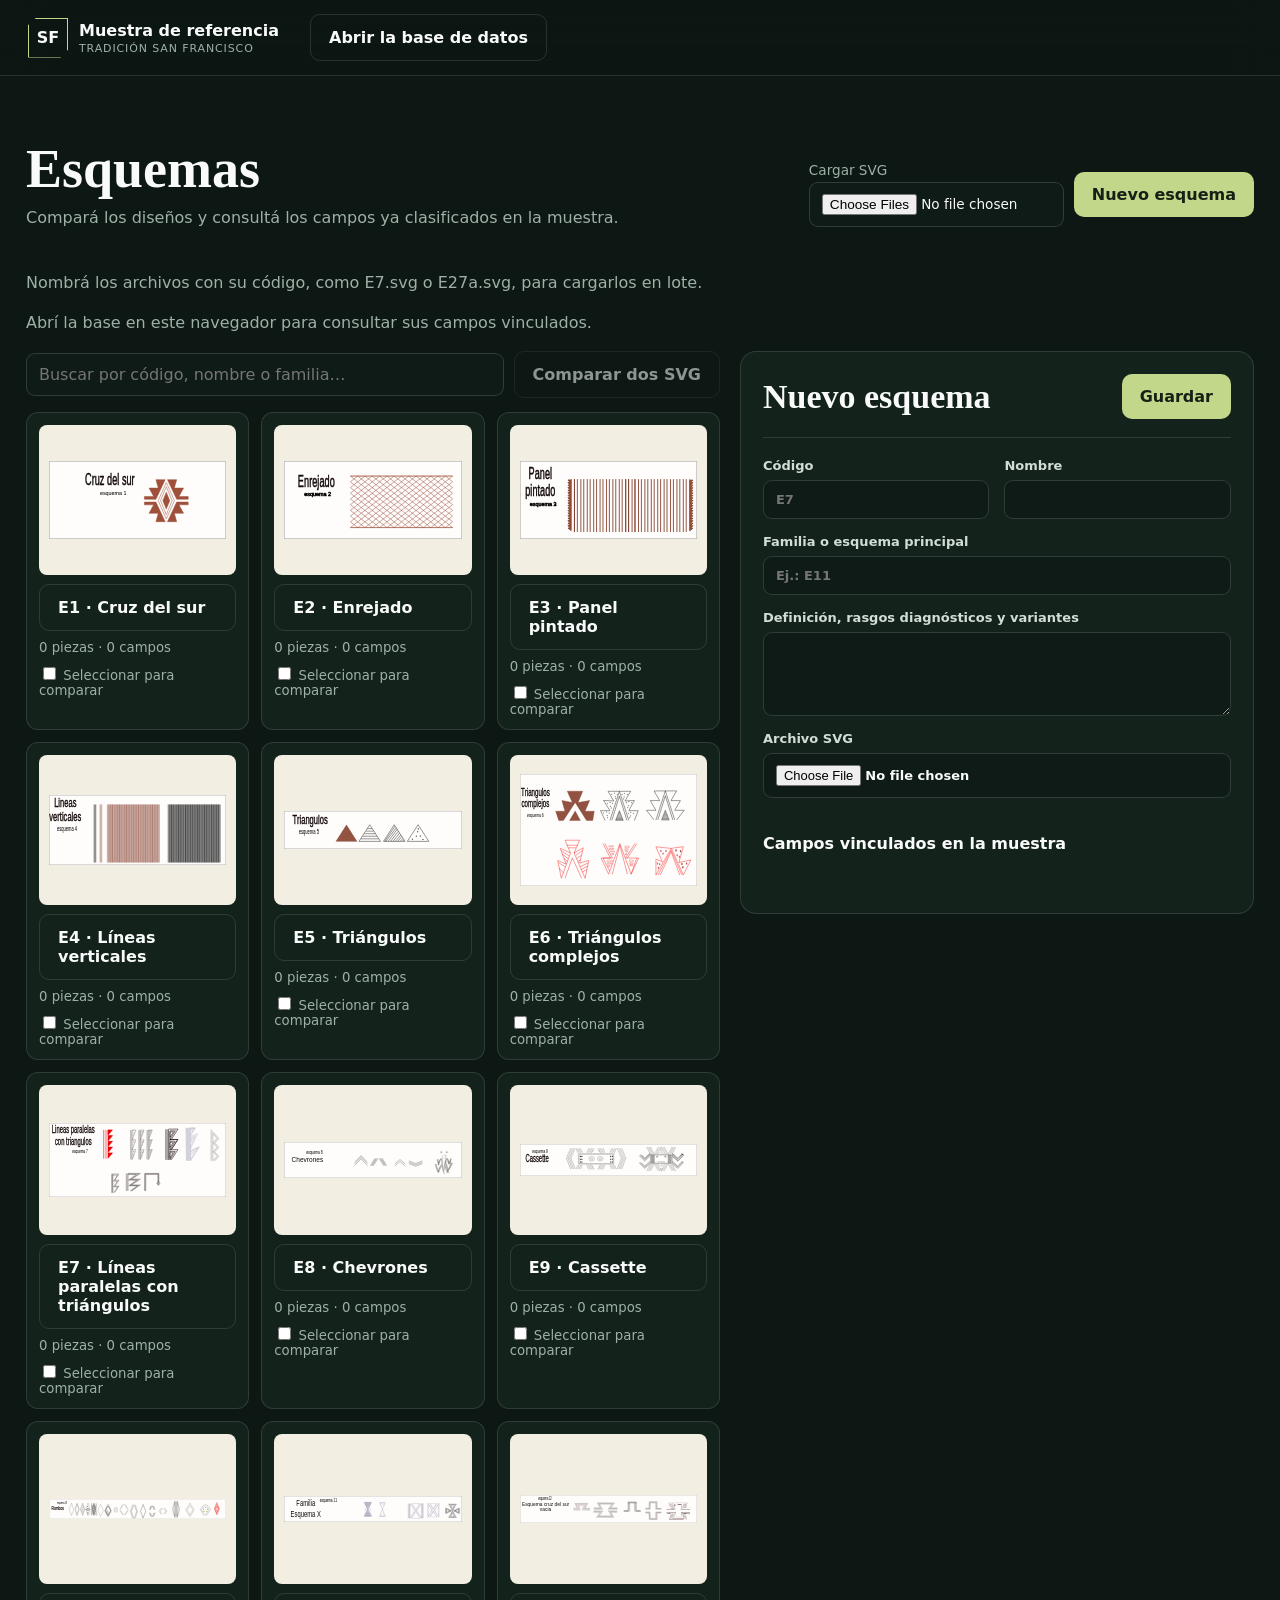
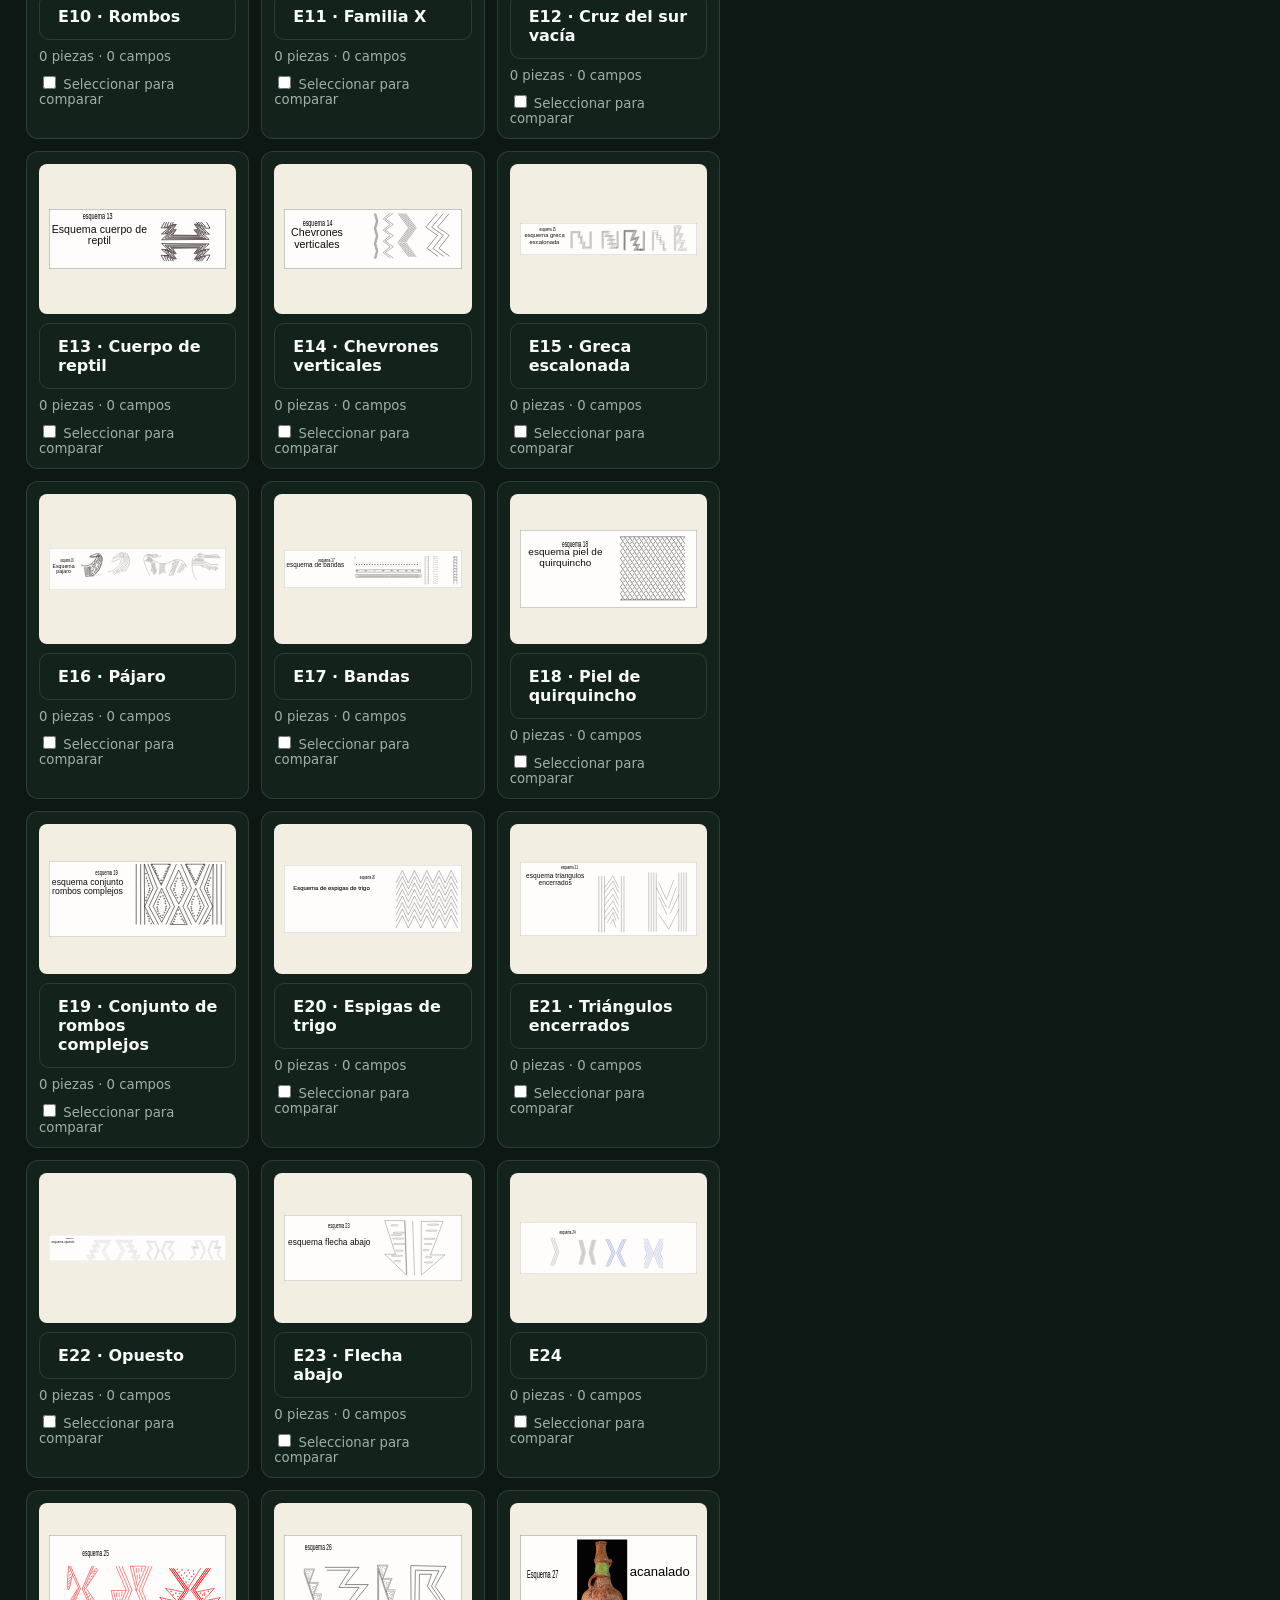
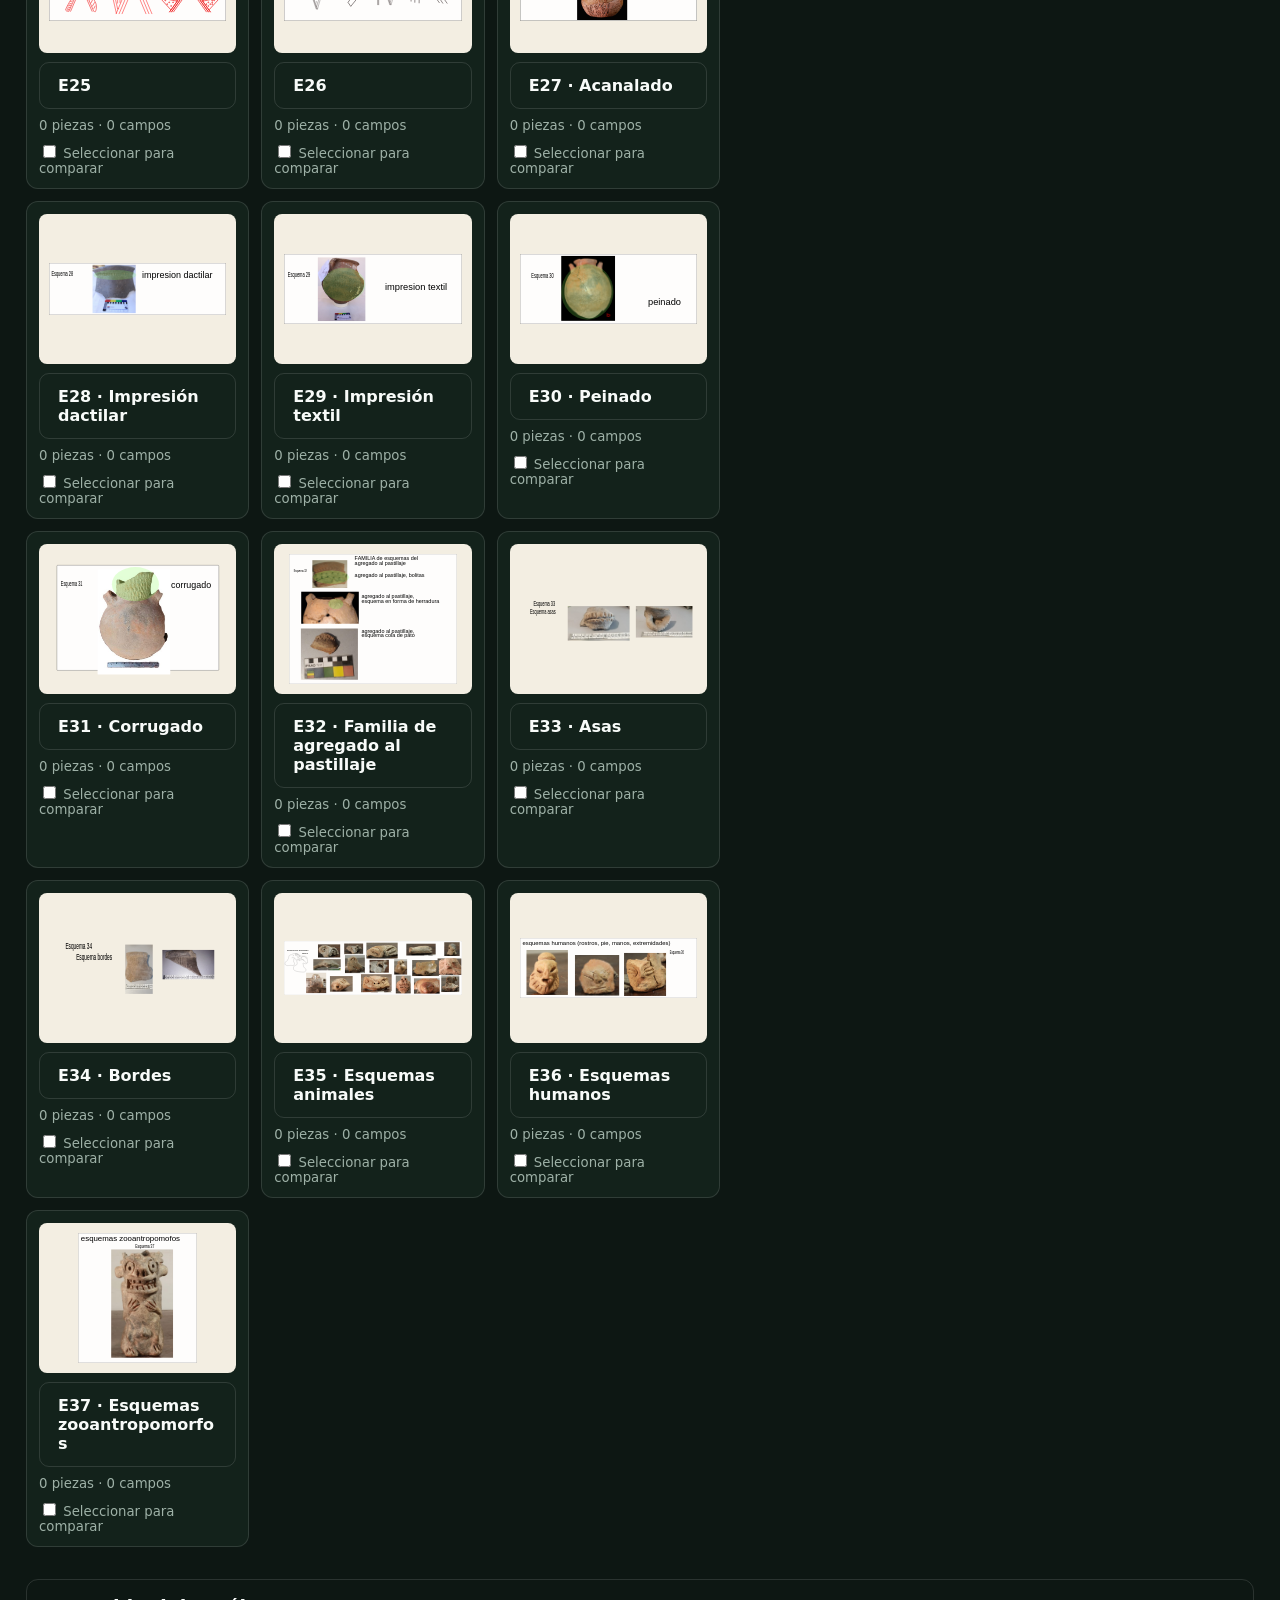
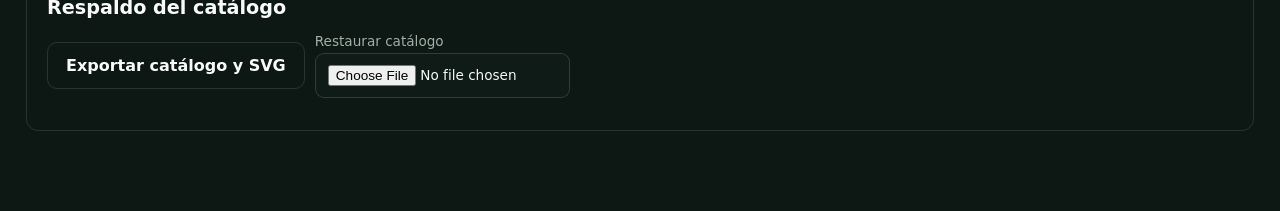
==== esquemas/index.html @ d1c32654 "Aislar el catálogo de esquemas de la base principal" ====
<!doctype html>
<html lang="es">
<head>
  <meta charset="utf-8">
  <meta name="viewport" content="width=device-width, initial-scale=1">
  <title>Esquemas · Muestra de referencia</title>
  <link rel="stylesheet" href="../styles.css?v=20261006-1120">
  <link rel="stylesheet" href="catalogo.css">
  <script defer src="catalogo.js"></script>
  <script defer src="conexion.js"></script>
</head>
<body>
  <header class="topbar">
    <a class="brand" href="../#muestra">
      <span class="brand-mark">SF</span>
      <span><strong>Muestra de referencia</strong><small>Tradición San Francisco</small></span>
    </a>
    <a class="secondary catalog-base-link" href="../#muestra">Abrir la base de datos</a>
  </header>
  <main>
    <section id="esquemas" class="view active">
      <div class="section-head">
        <div><h2>Esquemas</h2><p>Compará los diseños y consultá los campos ya clasificados en la muestra.</p></div>
        <div class="scheme-actions">
          <label class="scheme-upload">Cargar SVG <input id="schemeBulk" type="file" accept=".svg,image/svg+xml" multiple></label>
          <button id="newScheme" type="button" class="primary">Nuevo esquema</button>
        </div>
      </div>
      <p class="scheme-help">Nombrá los archivos con su código, como E7.svg o E27a.svg, para cargarlos en lote.</p>
      <p id="baseStatus" class="scheme-help"></p>
      <p id="schemeStatus" class="scheme-status" role="status"></p>
      <div class="scheme-layout">
        <div>
          <div class="scheme-toolbar">
            <input id="schemeSearch" type="search" aria-label="Buscar esquemas" placeholder="Buscar por código, nombre o familia…">
            <button id="compareSchemes" type="button" class="secondary" disabled>Comparar dos SVG</button>
          </div>
          <div id="schemeGallery" class="scheme-gallery"></div>
        </div>
        <div class="editor-card">
          <form id="schemeForm">
            <div class="form-title"><h3 id="schemeEditorTitle">Nuevo esquema</h3><button id="schemeSave" type="submit" class="primary">Guardar</button></div>
            <div class="form-grid">
              <label>Código<input id="schemeCode" placeholder="E7" required></label>
              <label>Nombre<input id="schemeTitle"></label>
              <label class="span-2">Familia o esquema principal<input id="schemeFamily" placeholder="Ej.: E11"></label>
              <label class="span-2">Definición, rasgos diagnósticos y variantes<textarea id="schemeCriteria" rows="4"></textarea></label>
              <label class="span-2">Archivo SVG<input id="schemeFile" type="file" accept=".svg,image/svg+xml"></label>
              <div id="schemePreview" class="span-2"></div>
            </div>
          </form>
          <h4>Campos vinculados en la muestra</h4>
          <ul id="schemeOccurrences" class="scheme-occurrences"></ul>
          <details id="schemeHistory" hidden>
            <summary>Versiones anteriores</summary>
            <div class="scheme-toolbar">
              <select id="schemeRevisions" aria-label="Versión del esquema"></select>
              <button id="restoreScheme" type="button" class="secondary">Restaurar versión</button>
            </div>
          </details>
        </div>
      </div>
    </section>
    <section class="catalog-backup" aria-labelledby="backupTitle">
      <h2 id="backupTitle">Respaldo del catálogo</h2>
      <div class="scheme-actions">
        <button id="backupCatalog" class="secondary" type="button">Exportar catálogo y SVG</button>
        <label class="scheme-upload">Restaurar catálogo
          <input id="restoreCatalog" type="file" accept=".json,application/json">
        </label>
      </div>
      <p id="backupStatus" class="scheme-help" role="status"></p>
    </section>
  </main>
  <dialog id="schemeCompareDialog" aria-labelledby="schemeCompareTitle">
    <form method="dialog"><button class="dialog-close" aria-label="Cerrar comparación">×</button></form>
    <h2 id="schemeCompareTitle">Comparar esquemas</h2>
    <div id="schemeCompareContent" class="scheme-comparison"></div>
  </dialog>
  <dialog id="fieldLinkDialog" aria-labelledby="fieldLinkTitle">
    <form method="dialog"><button class="dialog-close" aria-label="Cerrar campo">×</button></form>
    <h2 id="fieldLinkTitle">Campo en la muestra</h2>
    <p id="fieldLinkDetail"></p>
    <a class="secondary catalog-base-link" href="../#muestra">Abrir la base de datos</a>
  </dialog>
</body>
</html>
---- styles.css ----
:root{
  --bg:#0d1713;--panel:#13221b;--panel2:#172a21;--paper:#f3eee2;--ink:#19211d;
  --leaf:#8fae72;--lime:#c2d789;--sand:#d8c49b;--clay:#a96546;--line:rgba(255,255,255,.12);
  --muted:#9eb1a7;--white:#f8fbf9;--shadow:0 24px 70px rgba(0,0,0,.25)
}
*{box-sizing:border-box}html{scroll-behavior:smooth}body{margin:0;background:var(--bg);color:var(--white);font-family:Inter,ui-sans-serif,system-ui,-apple-system,BlinkMacSystemFont,"Segoe UI",sans-serif}
button,input,select,textarea{font:inherit}.topbar{position:sticky;top:0;z-index:20;display:flex;align-items:center;gap:22px;padding:14px 28px;background:rgba(13,23,19,.92);backdrop-filter:blur(18px);border-bottom:1px solid var(--line)}
.brand{display:flex;align-items:center;gap:11px;color:inherit;text-decoration:none;min-width:260px}.brand-mark{width:40px;height:40px;border:1px solid var(--lime);display:grid;place-items:center;font-weight:900;clip-path:polygon(18% 0,100% 0,100% 82%,82% 82%,82% 100%,0 100%,0 18%,18% 18%)}.brand strong,.brand small{display:block}.brand small{color:var(--muted);font-size:11px;letter-spacing:.08em;text-transform:uppercase;margin-top:2px}
nav{display:flex;gap:5px;flex:1}.nav-btn,.sound-btn,.segmented button,.mini{border:0;background:transparent;color:var(--muted);padding:10px 13px;border-radius:10px;cursor:pointer}.nav-btn:hover,.nav-btn.active,.segmented button.active{background:rgba(194,215,137,.1);color:var(--lime)}.sound-btn{border:1px solid var(--line);white-space:nowrap}.sound-btn[aria-pressed="true"]{color:var(--lime);border-color:rgba(194,215,137,.45)}
main{max-width:1480px;margin:auto;padding:0 26px 80px}.view{display:none;animation:fade .25s ease}.view.active{display:block}@keyframes fade{from{opacity:.2;transform:translateY(4px)}to{opacity:1;transform:none}}
.hero{min-height:660px;display:grid;grid-template-columns:1.25fr .75fr;align-items:center;gap:60px;padding:65px 3vw;background:radial-gradient(circle at 80% 35%,rgba(143,174,114,.14),transparent 35%)}.eyebrow{color:var(--lime);font-size:12px;letter-spacing:.18em;font-weight:800}.hero h1{font-family:Georgia,serif;font-size:clamp(58px,8vw,116px);line-height:.88;margin:18px 0 28px;letter-spacing:-.05em}.hero p{font-size:20px;line-height:1.6;max-width:780px;color:#cad5cf}.hero-actions{display:flex;gap:12px;margin:35px 0}.primary,.secondary{border:0;padding:13px 18px;border-radius:10px;cursor:pointer;font-weight:800}.primary{background:var(--lime);color:#172016}.primary:hover{filter:brightness(1.05)}.secondary{background:transparent;color:var(--white);border:1px solid var(--line)}.stats{display:flex;gap:42px;margin-top:50px}.stats div{display:flex;flex-direction:column}.stats strong{font:700 34px Georgia,serif}.stats span{color:var(--muted);font-size:12px;text-transform:uppercase;letter-spacing:.12em}
.hero-symbol{display:grid;place-items:center}.symbol-frame{position:relative;width:min(360px,70vw);aspect-ratio:1;border:1px solid rgba(194,215,137,.5);display:grid;place-items:center;background:linear-gradient(135deg,rgba(194,215,137,.08),rgba(169,101,70,.07));clip-path:polygon(14% 0,100% 0,100% 86%,86% 86%,86% 100%,0 100%,0 14%,14% 14%)}.symbol-frame span{font:900 110px Georgia,serif;color:var(--sand)}.symbol-frame small{position:absolute;bottom:40px;color:var(--muted);letter-spacing:.1em;text-transform:uppercase}.symbol-step{position:absolute;inset:52px;border:1px dashed rgba(194,215,137,.25);transform:rotate(45deg)}
.intro-grid{display:grid;grid-template-columns:repeat(3,1fr);gap:16px;padding-bottom:50px}.intro-grid article{background:var(--panel);padding:28px;border:1px solid var(--line);border-radius:18px}.intro-grid article span{color:var(--clay);font-weight:900}.intro-grid h3{font:700 28px Georgia,serif;margin:12px 0}.intro-grid p{color:var(--muted);line-height:1.55}
.section-head{display:flex;align-items:end;justify-content:space-between;gap:20px;padding:54px 0 28px}.section-head h2{font:700 54px Georgia,serif;margin:8px 0}.section-head p{color:var(--muted);margin:0}.segmented{display:flex;padding:4px;background:var(--panel);border:1px solid var(--line);border-radius:12px}.filters{display:grid;grid-template-columns:1.5fr .6fr .6fr;gap:10px;margin-bottom:24px}
input,select,textarea{width:100%;background:#0f1b16;color:var(--white);border:1px solid rgba(255,255,255,.14);border-radius:9px;padding:11px 12px;outline:none}input:focus,select:focus,textarea:focus{border-color:rgba(194,215,137,.65);box-shadow:0 0 0 3px rgba(194,215,137,.08)}select option{background:#14231c}.catalog-grid{display:grid;grid-template-columns:repeat(auto-fill,minmax(280px,1fr));gap:16px}.card{background:var(--panel);border:1px solid var(--line);border-radius:18px;overflow:hidden;cursor:pointer;transition:.18s}.card:hover{transform:translateY(-3px);border-color:rgba(194,215,137,.35);box-shadow:var(--shadow)}.card-media{height:220px;background:linear-gradient(135deg,#1a2d24,#0e1814);display:grid;place-items:center;overflow:hidden}.card-media img{width:100%;height:100%;object-fit:contain}.placeholder{font:700 34px Georgia,serif;color:rgba(216,196,155,.4)}.card-body{padding:18px}.card-id{font-weight:900;letter-spacing:.08em;color:var(--lime);font-size:12px}.card h3{margin:8px 0 6px;font:700 24px Georgia,serif}.card p{color:var(--muted);margin:4px 0;font-size:14px}.chips{display:flex;gap:6px;flex-wrap:wrap;margin-top:12px}.chip{padding:5px 8px;border:1px solid var(--line);border-radius:99px;font-size:11px;color:#cbd7d0}
.editor-layout{display:grid;grid-template-columns:310px 1fr;gap:18px;min-height:680px}.record-list-panel,.editor-card{background:var(--panel);border:1px solid var(--line);border-radius:16px}.record-list-panel{overflow:hidden}.panel-actions{padding:12px;border-bottom:1px solid var(--line);display:flex;gap:8px}.mini{background:rgba(194,215,137,.12);color:var(--lime);font-weight:800;white-space:nowrap}.record-list{max-height:700px;overflow:auto;padding:8px}.record-row{padding:11px 12px;border-radius:9px;cursor:pointer;display:flex;justify-content:space-between;gap:10px}.record-row:hover,.record-row.active{background:rgba(194,215,137,.1)}.record-row strong{font-size:13px}.record-row small{color:var(--muted)}
.editor-card{padding:22px}.form-title{display:flex;justify-content:space-between;align-items:center;border-bottom:1px solid var(--line);padding-bottom:18px;margin-bottom:20px}.form-title h3{font:700 34px Georgia,serif;margin:3px 0}.record-type{color:var(--lime);font-size:11px;letter-spacing:.15em;font-weight:900}.form-grid{display:grid;grid-template-columns:repeat(2,minmax(0,1fr));gap:15px}.form-grid label{display:flex;flex-direction:column;gap:7px;color:#d3ddd7;font-size:13px;font-weight:700}.form-grid label small{font-weight:400;color:var(--muted)}.span-2{grid-column:span 2}.hidden{display:none!important}fieldset{border:1px solid var(--line);border-radius:10px;padding:14px}legend{padding:0 8px;color:#d3ddd7;font-size:13px;font-weight:800}.check-grid{display:grid;grid-template-columns:repeat(3,1fr);gap:8px}.check-grid label{display:flex;flex-direction:row;align-items:center;gap:8px;font-weight:500}.check-grid input{width:auto}.media-field{border:1px dashed rgba(255,255,255,.18);border-radius:12px;padding:15px;display:grid;grid-template-columns:1fr auto auto;gap:12px;align-items:center}.media-field small{display:block;color:var(--muted);margin-top:4px}.media-field input[type=file]{max-width:300px}.danger-link{background:transparent;color:#d79a86;border:0;cursor:pointer}.media-preview{grid-column:1/-1;min-height:150px;background:#0c1712;border-radius:10px;display:grid;place-items:center;overflow:hidden}.media-preview img{max-width:100%;max-height:420px;object-fit:contain}.design-preview{background:#f0ecdf}
.export-grid{display:grid;grid-template-columns:repeat(3,1fr);gap:16px}.export-grid article{background:var(--panel);border:1px solid var(--line);padding:24px;border-radius:16px}.export-grid h3{font:700 26px Georgia,serif;margin:0 0 10px}.export-grid p{color:var(--muted);min-height:72px;line-height:1.5}.import-label{display:inline-flex;align-items:center;margin-left:8px;padding:12px 16px;border:1px solid var(--line);border-radius:9px;cursor:pointer;font-weight:800}.import-label input{display:none}
dialog{width:min(980px,92vw);max-height:88vh;border:1px solid var(--line);border-radius:18px;background:#111f19;color:var(--white);box-shadow:var(--shadow);padding:28px}dialog::backdrop{background:rgba(0,0,0,.75);backdrop-filter:blur(6px)}.dialog-close{position:absolute;right:15px;top:12px;border:0;background:transparent;color:var(--white);font-size:30px;cursor:pointer}.detail-grid{display:grid;grid-template-columns:1fr 1.2fr;gap:28px}.detail-media{background:#0c1712;border-radius:14px;min-height:320px;display:grid;place-items:center;overflow:hidden}.detail-media img{max-width:100%;max-height:520px}.detail-data h2{font:700 42px Georgia,serif;margin:0 0 6px}.detail-list{display:grid;grid-template-columns:150px 1fr;gap:9px 14px;margin-top:20px}.detail-list dt{color:var(--muted)}.detail-list dd{margin:0}.design-list-detail{margin-top:25px}.design-list-help{color:var(--muted);font-size:13px;line-height:1.45;margin:-5px 0 14px}.design-detail-row{padding:10px 0;border-top:1px solid var(--line)}.linked-design-card{display:grid;grid-template-columns:150px 1fr;gap:14px;padding:14px 0;border-top:1px solid var(--line)}.linked-design-media{min-height:105px;background:#f0ecdf;border-radius:10px;display:grid;place-items:center;overflow:hidden}.linked-design-media img{width:100%;height:120px;object-fit:contain}.linked-design-empty{color:#746f63;font-size:12px;text-align:center;padding:12px}.linked-design-info{display:flex;flex-direction:column;justify-content:space-between;gap:12px;min-width:0}.linked-design-info strong,.linked-design-info span{display:block}.linked-design-info span{color:var(--muted);font-size:13px;margin-top:4px}.linked-design-actions{display:flex;flex-wrap:wrap;gap:8px}.design-upload-btn{display:inline-flex;align-items:center;justify-content:center;background:var(--lime);color:#172016;padding:9px 12px;border-radius:9px;font-size:12px;font-weight:900;cursor:pointer}.design-upload-btn input{display:none}.embed-frame{width:100%;aspect-ratio:16/9;border:0;border-radius:10px;background:#09110e;margin-top:16px}.toast{position:fixed;right:24px;bottom:24px;background:var(--paper);color:var(--ink);padding:12px 16px;border-radius:10px;box-shadow:var(--shadow);transform:translateY(100px);opacity:0;transition:.25s;z-index:50}.toast.show{transform:none;opacity:1}
@media(max-width:900px){.linked-design-card{grid-template-columns:1fr}.linked-design-media img{height:180px}.topbar{flex-wrap:wrap;padding:12px 16px}.brand{min-width:unset;flex:1}.topbar nav{order:3;width:100%;overflow:auto}.hero{grid-template-columns:1fr;min-height:auto;padding:70px 0}.hero-symbol{order:-1}.symbol-frame{width:220px}.intro-grid,.export-grid{grid-template-columns:1fr}.filters{grid-template-columns:1fr}.editor-layout{grid-template-columns:1fr}.record-list-panel{max-height:260px}.record-list{max-height:200px}.form-grid{grid-template-columns:1fr}.span-2{grid-column:span 1}.check-grid{grid-template-columns:1fr 1fr}.media-field{grid-template-columns:1fr}.detail-grid{grid-template-columns:1fr}.section-head{align-items:flex-start;flex-direction:column}}

.piece-design-editor{border:1px solid var(--line);border-radius:12px;padding:15px;background:rgba(255,255,255,.015)}
.piece-design-editor-head{margin-bottom:12px}.piece-design-editor-head strong,.piece-design-editor-head small{display:block}.piece-design-editor-head small{color:var(--muted);margin-top:4px}
.piece-linked-designs-editor{display:grid;gap:10px}.piece-linked-design-row{display:grid;grid-template-columns:130px 1fr;gap:14px;padding:12px;border:1px solid var(--line);border-radius:10px;background:#0f1b16}
.piece-linked-design-thumb{min-height:95px;background:#f0ecdf;border-radius:8px;display:grid;place-items:center;overflow:hidden}.piece-linked-design-thumb img{width:100%;height:110px;object-fit:contain}.piece-linked-design-thumb span{color:#746f63;font-size:12px}
.piece-linked-design-meta{min-width:0;display:flex;flex-direction:column;justify-content:center}.piece-linked-design-meta strong{color:var(--lime)}.piece-linked-design-meta small{color:var(--muted);margin-top:4px}
.piece-linked-design-actions{display:flex;gap:8px;flex-wrap:wrap;margin-top:12px}
@media(max-width:700px){.piece-linked-design-row{grid-template-columns:1fr}.piece-linked-design-thumb img{height:180px}}

.paste-target{position:relative;cursor:pointer;outline:none}
.paste-target::after{content:"Ctrl+V";position:absolute;right:10px;bottom:10px;padding:4px 7px;border-radius:7px;background:rgba(13,23,19,.84);color:var(--lime);font-size:10px;font-weight:900;letter-spacing:.06em;opacity:.72;pointer-events:none}
.paste-target:focus{box-shadow:0 0 0 3px rgba(194,215,137,.18);border-color:rgba(194,215,137,.55)}
.paste-target:focus::after{opacity:1}
.paste-target.paste-saving{opacity:.65}

/* Vista ampliada de ficha y diseños */
dialog{
  width:min(1500px,96vw);
  max-height:94vh;
  padding:24px;
}
.detail-grid{
  grid-template-columns:minmax(0,1.35fr) minmax(380px,.85fr);
  gap:34px;
  align-items:start;
}
.detail-media{
  min-height:560px;
  height:min(78vh,900px);
}
.detail-media img{
  width:100%;
  height:100%;
  max-width:none;
  max-height:none;
  object-fit:contain;
}
.linked-design-card{
  grid-template-columns:minmax(260px,340px) 1fr;
  gap:20px;
  padding:18px 0;
}
.linked-design-media{
  min-height:210px;
}
.linked-design-media img{
  width:100%;
  height:210px;
  object-fit:contain;
}
.linked-design-info span{
  font-size:14px;
  line-height:1.45;
}
.linked-design-info b{
  color:var(--white);
  font-weight:800;
}
@media(max-width:900px){
  dialog{width:96vw;padding:18px}
  .detail-grid{grid-template-columns:1fr}
  .detail-media{height:auto;min-height:420px}
  .linked-design-card{grid-template-columns:1fr}
  .linked-design-media{min-height:260px}
  .linked-design-media img{height:260px}
}

/* Campos decorativos múltiples por pieza */
.field-manager{border:1px solid var(--line);border-radius:12px;padding:15px;background:rgba(255,255,255,.015)}
.field-manager-head{display:flex;justify-content:space-between;align-items:center;gap:14px;margin-bottom:12px}
.field-manager-head strong,.field-manager-head small{display:block}
.field-manager-head small{color:var(--muted);margin-top:4px;line-height:1.4}
.piece-fields-editor{display:grid;gap:10px}
.field-row{padding:12px;border:1px solid var(--line);border-radius:10px;background:#0f1b16}
.field-row-head{display:flex;justify-content:space-between;gap:12px;margin-bottom:10px}
.field-row-head strong{color:var(--lime)}
.field-row-head span{color:var(--muted);font-size:12px}
.field-row-grid{display:grid;grid-template-columns:1fr 1fr 1.2fr auto;gap:10px;align-items:end}
.field-row-grid label{display:flex;flex-direction:column;gap:6px}
.field-notes{min-width:180px}
.field-delete{padding:10px 4px;white-space:nowrap}
@media(max-width:900px){
  .field-manager-head{align-items:flex-start;flex-direction:column}
  .field-row-grid{grid-template-columns:1fr}
}

.field-preset-selector{margin-bottom:14px}
.field-preset-title{color:var(--muted);font-size:13px;margin-bottom:9px}
.field-preset-title strong{color:var(--white)}
.field-preset-grid{display:flex;flex-wrap:wrap;gap:8px}
.field-preset-chip{display:flex!important;flex-direction:row!important;align-items:center;gap:8px;padding:9px 11px;border:1px solid var(--line);border-radius:10px;background:#0f1b16;cursor:pointer;font-weight:600!important}
.field-preset-chip input{width:auto;margin:0}
.field-preset-chip span{display:flex;gap:7px;align-items:center}
.field-preset-chip b{color:var(--lime);font-size:11px;letter-spacing:.05em}
.field-preset-chip:has(input:checked){border-color:rgba(194,215,137,.48);background:rgba(194,215,137,.08)}

.field-row-head>div:first-child{display:flex;flex-direction:column;gap:4px}
.field-linked-ids{color:var(--muted);font-size:11px;letter-spacing:.03em}
.field-row-head-actions{display:flex;align-items:center;gap:10px;flex-wrap:wrap}
@media(max-width:700px){.field-row-head{align-items:flex-start;flex-direction:column}.field-row-head-actions{width:100%;justify-content:space-between}}

.field-summary-section{margin-top:24px}
.field-summary-section h3{margin-bottom:6px}
.piece-field-summary{display:grid;grid-template-columns:42px 1fr;gap:12px;padding:13px 0;border-top:1px solid var(--line)}
.piece-field-number{width:34px;height:34px;border-radius:50%;display:grid;place-items:center;background:rgba(194,215,137,.13);color:var(--lime);font-weight:900}
.piece-field-title{display:flex;gap:10px;align-items:baseline;flex-wrap:wrap}
.piece-field-title strong{color:var(--lime)}
.piece-field-title span{font-weight:800}
.piece-field-summary dl{display:grid;grid-template-columns:130px 1fr;gap:5px 10px;margin:9px 0 0;font-size:12px}
.piece-field-summary dt{color:var(--muted)}
.piece-field-summary dd{margin:0}
.design-field-linker>small{display:block;color:var(--muted);margin:0 0 10px}
.design-field-checks{display:grid;grid-template-columns:repeat(auto-fit,minmax(210px,1fr));gap:8px}
.design-field-choice{display:flex!important;flex-direction:row!important;align-items:center;gap:9px;padding:9px;border:1px solid var(--line);border-radius:9px;background:#0f1b16;cursor:pointer}
.design-field-choice input{width:auto;margin:0}
.design-field-choice span{display:grid;grid-template-columns:auto 1fr;gap:2px 8px;align-items:center}
.design-field-choice b{color:var(--lime);font-size:11px}
.design-field-choice strong{font-size:12px}
.design-field-choice small{grid-column:1/-1;color:var(--muted)}
.design-field-choice:has(input:checked){border-color:rgba(194,215,137,.48);background:rgba(194,215,137,.08)}

.analysis-note{display:flex;gap:12px;align-items:flex-start;padding:12px 14px;border:1px solid rgba(194,215,137,.2);border-radius:10px;background:rgba(194,215,137,.05)}
.analysis-note strong{white-space:nowrap;color:var(--lime)}
.analysis-note span{color:var(--muted);font-size:12px;line-height:1.45}
.audit-summary{display:grid;gap:8px;margin-top:14px}
.audit-summary strong{color:var(--white)}
.audit-summary span,.audit-summary em{color:var(--muted);font-size:13px}
.audit-summary details{border-top:1px solid var(--line);padding-top:8px}
.audit-summary summary{cursor:pointer;color:var(--lime);font-weight:800}
.audit-summary ul{margin:8px 0 0;padding-left:20px;color:var(--muted);font-size:12px;line-height:1.45}

.inline-order-control{display:grid;grid-template-columns:1fr auto;gap:8px;align-items:center}
.inline-order-control .mini{height:100%}

.confirm-delete-inline{display:inline-flex;align-items:center;gap:7px;flex-wrap:wrap}
.confirm-delete-inline>span{font-size:12px;color:var(--muted);font-weight:800}
.danger-confirm-yes{border:1px solid rgba(220,90,90,.5);background:rgba(220,90,90,.14);color:#ffb0b0;border-radius:8px;padding:8px 10px;font-weight:900;cursor:pointer}
.audit-actions{display:flex;gap:8px;flex-wrap:wrap}
---- esquemas/catalogo.css ----
.scheme-layout{display:grid;grid-template-columns:minmax(0,1.35fr) minmax(310px,1fr);gap:20px;align-items:start}
.scheme-toolbar,.scheme-actions{display:flex;gap:10px;align-items:center}
.scheme-toolbar input,.scheme-toolbar select{min-width:0;flex:1}
.scheme-actions{flex-wrap:wrap}
.scheme-upload{display:flex;flex-direction:column;gap:4px;color:var(--muted);font-size:.85rem}
.scheme-upload input{max-width:255px}
.scheme-help,.scheme-status{color:var(--muted);line-height:1.5}
.scheme-status:empty{display:none}
.scheme-gallery{display:grid;grid-template-columns:repeat(auto-fill,minmax(175px,1fr));gap:12px;margin-top:14px}
.scheme-card{display:grid;gap:9px;align-content:start;padding:12px;border:1px solid var(--line);border-radius:12px;background:var(--panel)}
.scheme-card.selected{border-color:var(--leaf)}
.scheme-card button{text-align:left;overflow-wrap:anywhere}
.scheme-card small,.scheme-card label{color:var(--muted);font-size:.83rem}
.scheme-card input[type=checkbox]{width:auto}
.scheme-image{display:grid;place-items:center;min-height:110px;padding:10px;border-radius:8px;background:var(--paper);color:var(--ink);text-align:center}
.scheme-image img{display:block;max-width:100%;max-height:260px;object-fit:contain}
.scheme-gallery .scheme-image img{height:130px}
.scheme-occurrences{display:grid;gap:7px;padding:0;list-style:none}
.scheme-occurrences button{padding:7px 10px;text-align:left}
.scheme-comparison{display:grid;grid-template-columns:repeat(2,minmax(0,1fr));gap:20px}
.scheme-comparison p{white-space:pre-wrap}
#schemeHistory .scheme-toolbar{margin-top:10px}
#esquemas button:disabled{cursor:default;opacity:.55}
@media(max-width:800px){.scheme-layout{grid-template-columns:1fr}}
@media(max-width:520px){.scheme-toolbar{align-items:stretch;flex-direction:column}.scheme-comparison{grid-template-columns:1fr}}

.catalog-base-link{display:inline-block;text-decoration:none}
.catalog-backup{margin-top:32px;padding:16px 20px;border:1px solid var(--line);border-radius:12px}
.catalog-backup h2{font-size:1.2rem;margin:0 0 14px}
#baseStatus,#backupStatus{overflow-wrap:anywhere}
@media(max-width:520px){.topbar{gap:8px}.catalog-base-link{padding:8px 10px;font-size:.85rem}}
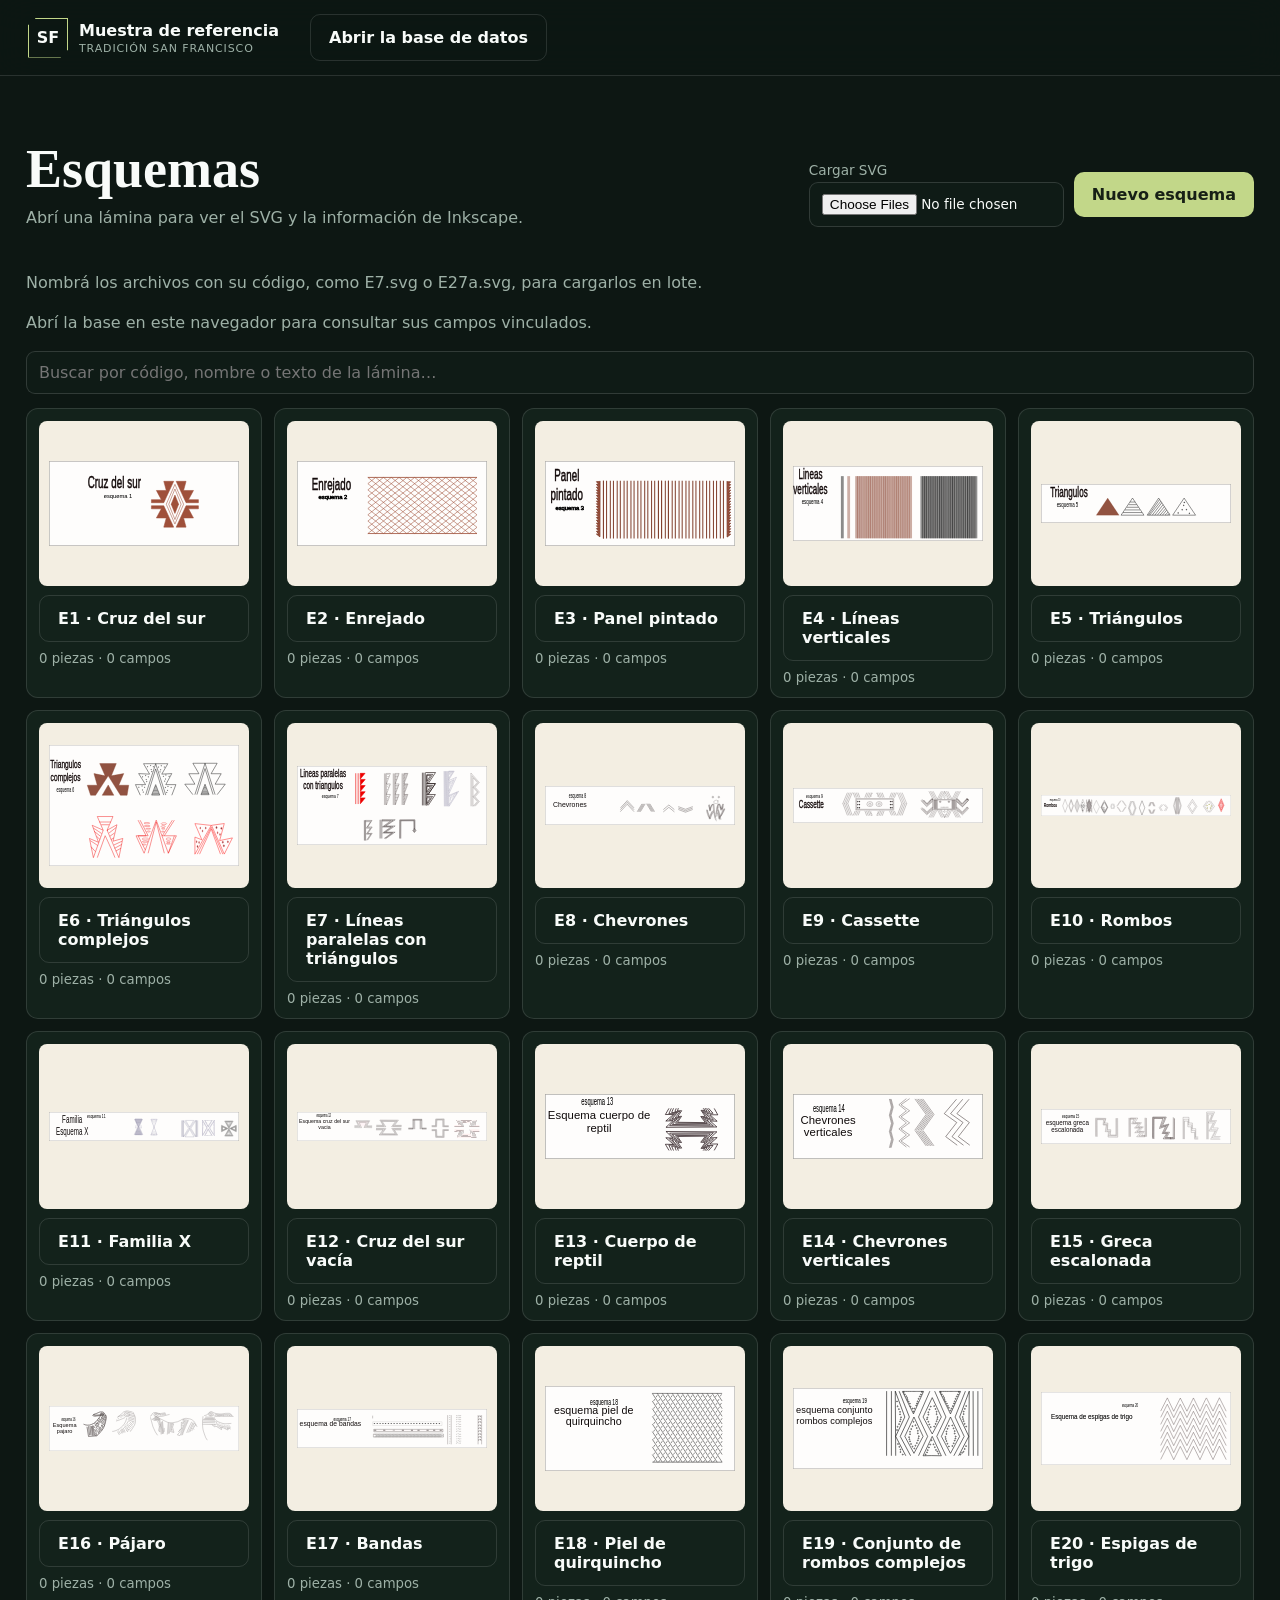
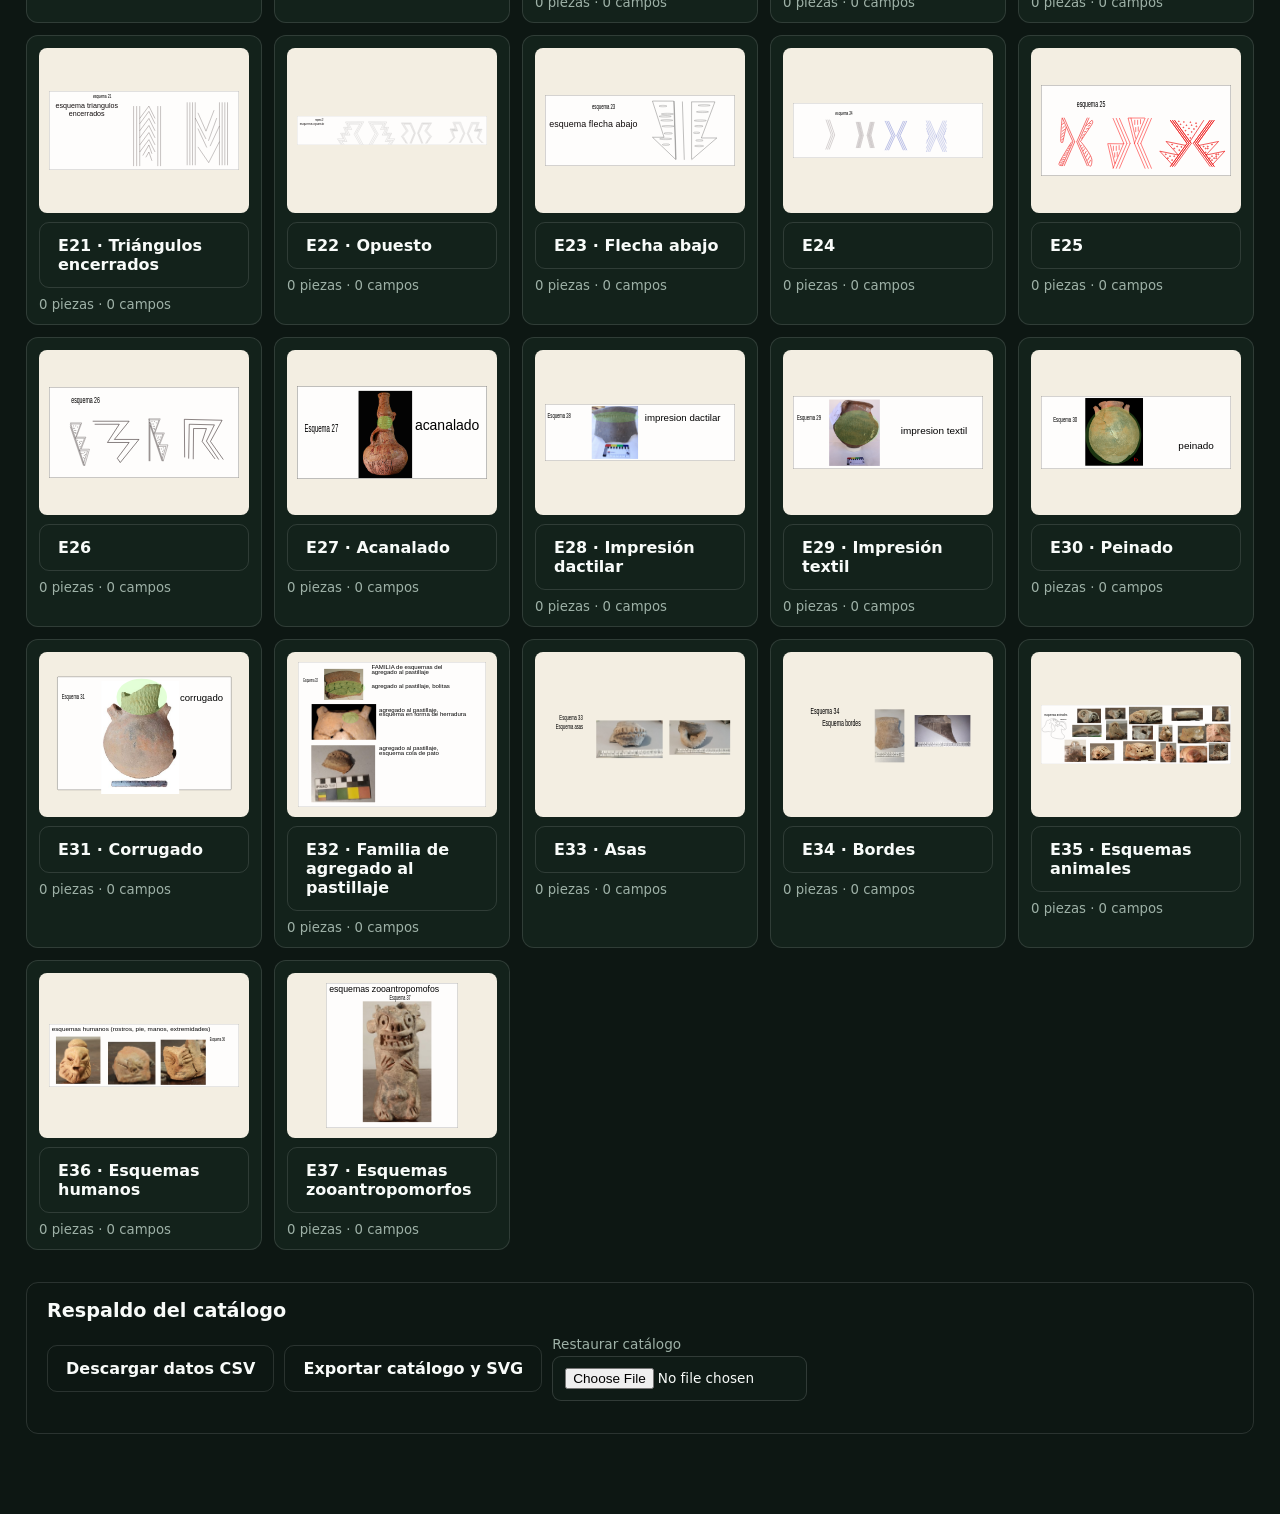
==== commit ca350f4e: "Visualizar esquemas y publicar los datos de las láminas Inkscape" ====
--- a/esquemas/index.html
+++ b/esquemas/index.html
@@ -5,9 +5,9 @@
   <meta name="viewport" content="width=device-width, initial-scale=1">
   <title>Esquemas · Muestra de referencia</title>
   <link rel="stylesheet" href="../styles.css?v=20261006-1120">
-  <link rel="stylesheet" href="catalogo.css">
-  <script defer src="catalogo.js"></script>
-  <script defer src="conexion.js"></script>
+  <link rel="stylesheet" href="catalogo.css?v=2">
+  <script defer src="catalogo.js?v=2"></script>
+  <script defer src="conexion.js?v=2"></script>
 </head>
 <body>
   <header class="topbar">
@@ -20,7 +20,7 @@
   <main>
     <section id="esquemas" class="view active">
       <div class="section-head">
-        <div><h2>Esquemas</h2><p>Compará los diseños y consultá los campos ya clasificados en la muestra.</p></div>
+        <div><h2>Esquemas</h2><p>Abrí una lámina para ver el SVG y la información de Inkscape.</p></div>
         <div class="scheme-actions">
           <label class="scheme-upload">Cargar SVG <input id="schemeBulk" type="file" accept=".svg,image/svg+xml" multiple></label>
           <button id="newScheme" type="button" class="primary">Nuevo esquema</button>
@@ -32,14 +32,13 @@
       <div class="scheme-layout">
         <div>
           <div class="scheme-toolbar">
-            <input id="schemeSearch" type="search" aria-label="Buscar esquemas" placeholder="Buscar por código, nombre o familia…">
-            <button id="compareSchemes" type="button" class="secondary" disabled>Comparar dos SVG</button>
+            <input id="schemeSearch" type="search" aria-label="Buscar esquemas" placeholder="Buscar por código, nombre o texto de la lámina…">
           </div>
           <div id="schemeGallery" class="scheme-gallery"></div>
         </div>
-        <div class="editor-card">
+        <div id="schemeEditor" class="editor-card" hidden>
           <form id="schemeForm">
-            <div class="form-title"><h3 id="schemeEditorTitle">Nuevo esquema</h3><button id="schemeSave" type="submit" class="primary">Guardar</button></div>
+            <div class="form-title"><h3 id="schemeEditorTitle">Nuevo esquema</h3><div class="scheme-actions"><button id="closeSchemeEditor" type="button" class="secondary">Cerrar ficha</button><button id="schemeSave" type="submit" class="primary">Guardar</button></div></div>
             <div class="form-grid">
               <label>Código<input id="schemeCode" placeholder="E7" required></label>
               <label>Nombre<input id="schemeTitle"></label>
@@ -64,6 +63,7 @@
     <section class="catalog-backup" aria-labelledby="backupTitle">
       <h2 id="backupTitle">Respaldo del catálogo</h2>
       <div class="scheme-actions">
+        <button id="exportCatalogCsv" class="secondary" type="button">Descargar datos CSV</button>
         <button id="backupCatalog" class="secondary" type="button">Exportar catálogo y SVG</button>
         <label class="scheme-upload">Restaurar catálogo
           <input id="restoreCatalog" type="file" accept=".json,application/json">
@@ -72,10 +72,22 @@
       <p id="backupStatus" class="scheme-help" role="status"></p>
     </section>
   </main>
-  <dialog id="schemeCompareDialog" aria-labelledby="schemeCompareTitle">
-    <form method="dialog"><button class="dialog-close" aria-label="Cerrar comparación">×</button></form>
-    <h2 id="schemeCompareTitle">Comparar esquemas</h2>
-    <div id="schemeCompareContent" class="scheme-comparison"></div>
+  <dialog id="schemeViewDialog" aria-labelledby="schemeViewTitle">
+    <form method="dialog"><button class="dialog-close" aria-label="Cerrar lámina">×</button></form>
+    <h2 id="schemeViewTitle"></h2>
+    <div id="schemeViewImage"></div>
+    <p id="schemeViewFile" class="scheme-help"></p>
+    <p id="schemeViewCriteria" class="scheme-criteria"></p>
+    <section id="schemeViewSource">
+      <h3>Información de Inkscape</h3>
+      <ul id="schemeViewLabels"></ul>
+      <p id="schemeViewPhotos"></p>
+    </section>
+    <section id="schemeViewFieldSection">
+      <h3>Campos vinculados en la muestra</h3>
+      <ul id="schemeViewOccurrences" class="scheme-occurrences"></ul>
+    </section>
+    <button id="editViewedScheme" type="button" class="secondary">Editar ficha</button>
   </dialog>
   <dialog id="fieldLinkDialog" aria-labelledby="fieldLinkTitle">
     <form method="dialog"><button class="dialog-close" aria-label="Cerrar campo">×</button></form>
--- a/esquemas/catalogo.css
+++ b/esquemas/catalogo.css
@@ -10,22 +10,31 @@
 .scheme-card{display:grid;gap:9px;align-content:start;padding:12px;border:1px solid var(--line);border-radius:12px;background:var(--panel)}
 .scheme-card.selected{border-color:var(--leaf)}
 .scheme-card button{text-align:left;overflow-wrap:anywhere}
-.scheme-card small,.scheme-card label{color:var(--muted);font-size:.83rem}
-.scheme-card input[type=checkbox]{width:auto}
+.scheme-card small{color:var(--muted);font-size:.83rem}
 .scheme-image{display:grid;place-items:center;min-height:110px;padding:10px;border-radius:8px;background:var(--paper);color:var(--ink);text-align:center}
 .scheme-image img{display:block;max-width:100%;max-height:260px;object-fit:contain}
 .scheme-gallery .scheme-image img{height:130px}
 .scheme-occurrences{display:grid;gap:7px;padding:0;list-style:none}
 .scheme-occurrences button{padding:7px 10px;text-align:left}
-.scheme-comparison{display:grid;grid-template-columns:repeat(2,minmax(0,1fr));gap:20px}
-.scheme-comparison p{white-space:pre-wrap}
 #schemeHistory .scheme-toolbar{margin-top:10px}
 #esquemas button:disabled{cursor:default;opacity:.55}
 @media(max-width:800px){.scheme-layout{grid-template-columns:1fr}}
-@media(max-width:520px){.scheme-toolbar{align-items:stretch;flex-direction:column}.scheme-comparison{grid-template-columns:1fr}}
+@media(max-width:520px){.scheme-toolbar{align-items:stretch;flex-direction:column}}
 
 .catalog-base-link{display:inline-block;text-decoration:none}
 .catalog-backup{margin-top:32px;padding:16px 20px;border:1px solid var(--line);border-radius:12px}
 .catalog-backup h2{font-size:1.2rem;margin:0 0 14px}
 #baseStatus,#backupStatus{overflow-wrap:anywhere}
 @media(max-width:520px){.topbar{gap:8px}.catalog-base-link{padding:8px 10px;font-size:.85rem}}
+
+.scheme-layout:has(#schemeEditor[hidden]){grid-template-columns:minmax(0,1fr)}
+.scheme-gallery{grid-template-columns:repeat(auto-fill,minmax(min(100%,230px),1fr))}
+.scheme-thumb{border:0;background:transparent;padding:0;cursor:zoom-in}
+.scheme-thumb:focus-visible{outline:2px solid var(--lime);outline-offset:3px}
+.scheme-gallery .scheme-image img{width:100%;height:145px}
+#schemeViewDialog{width:min(1200px,94vw)}
+#schemeViewDialog h2{padding-right:28px;margin-top:0}
+#schemeViewImage .scheme-image img{max-width:100%;max-height:66vh}
+.scheme-criteria{white-space:pre-wrap}
+#schemeViewDialog p:empty{display:none}
+#schemeViewSource ul{padding-left:22px;line-height:1.5}
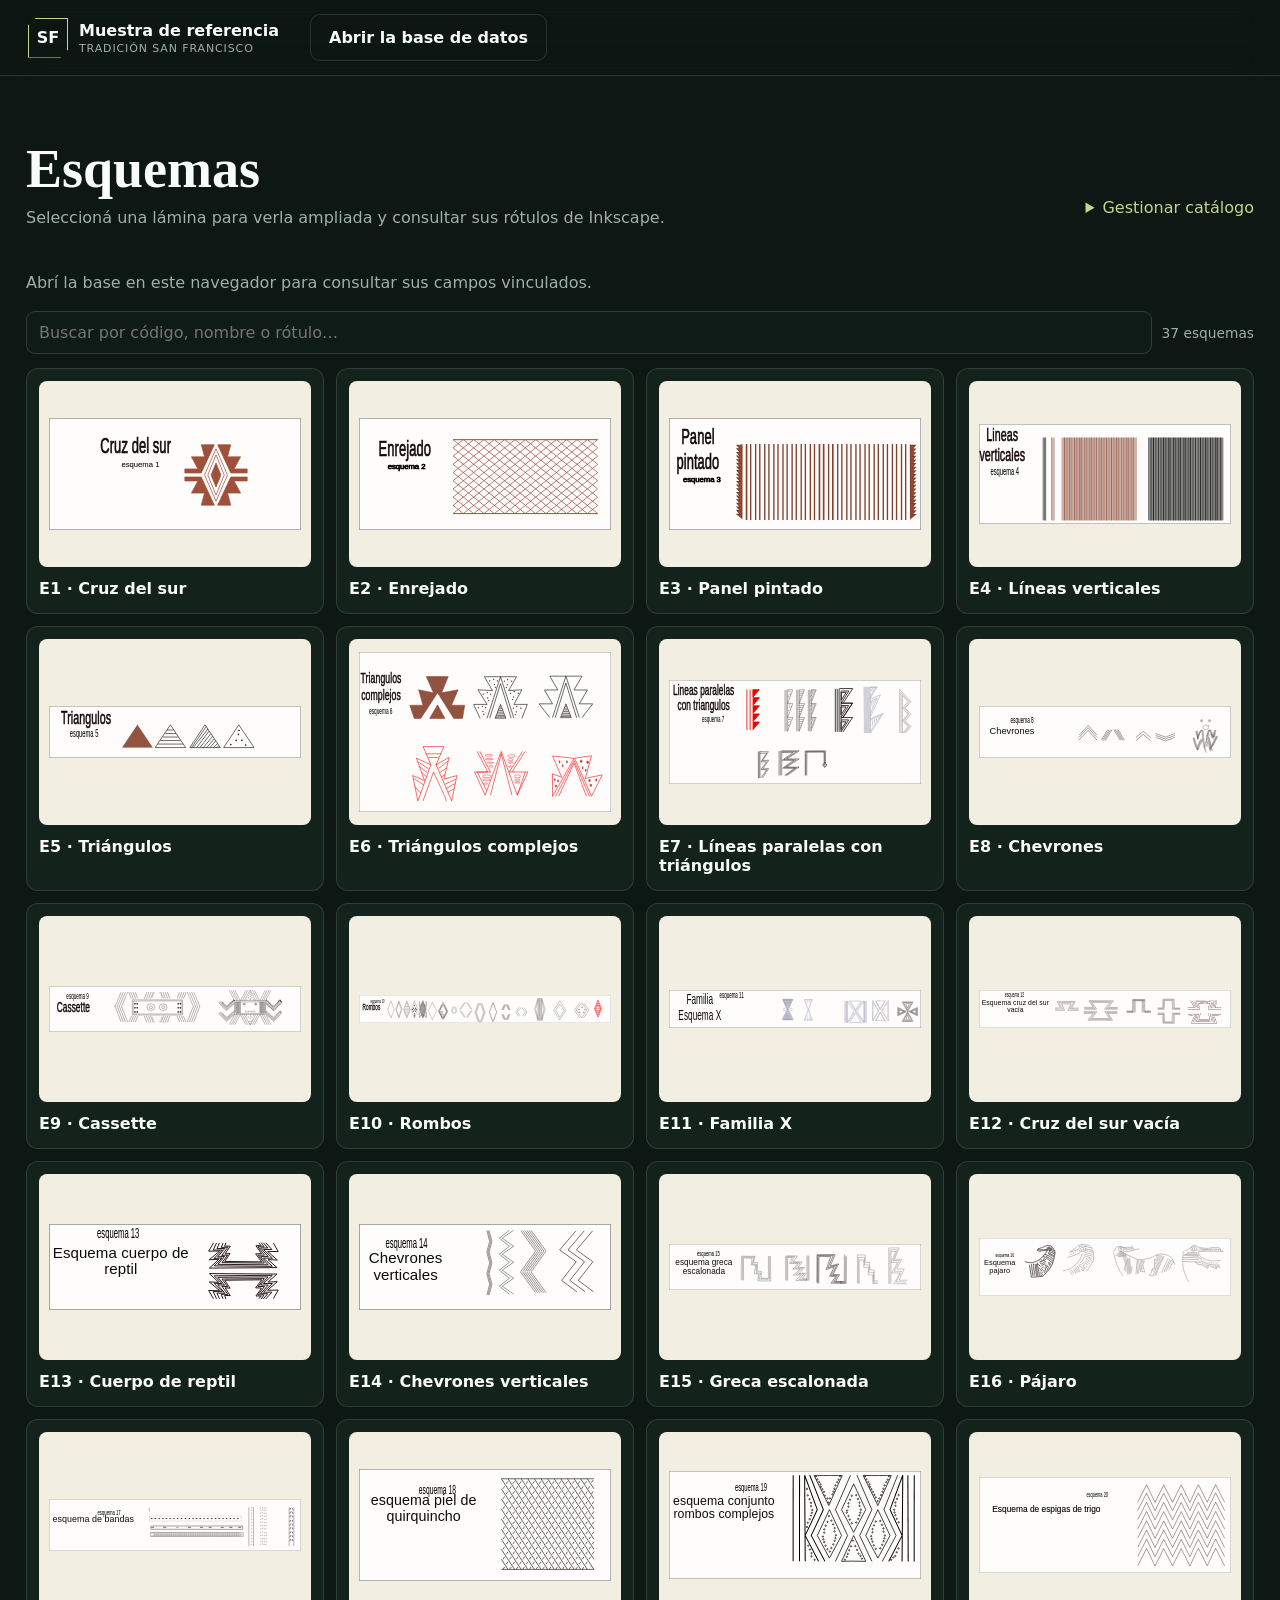
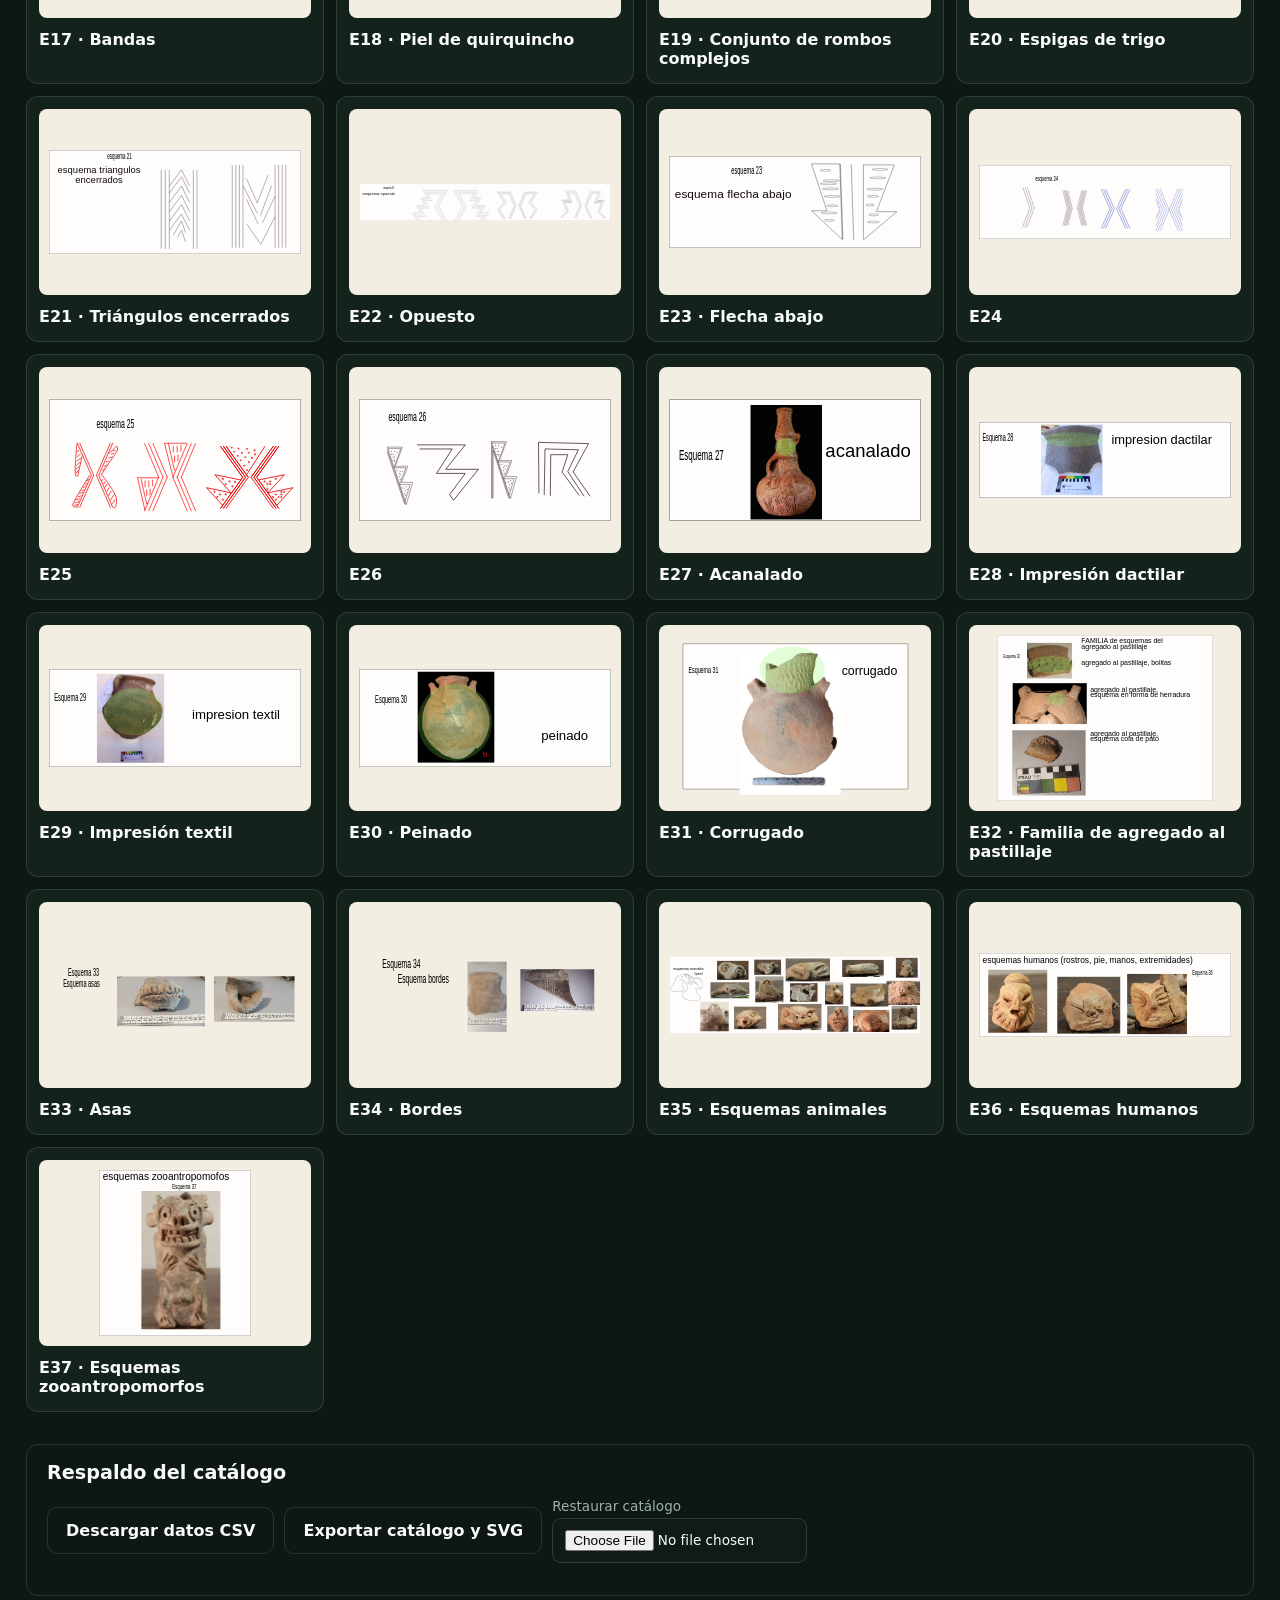
==== commit f2602cee: "Corregir el acceso desde Inicio y priorizar la galería de esquemas" ====
--- a/esquemas/index.html
+++ b/esquemas/index.html
@@ -4,96 +4,14 @@
   <meta charset="utf-8">
   <meta name="viewport" content="width=device-width, initial-scale=1">
   <title>Esquemas · Muestra de referencia</title>
-  <link rel="stylesheet" href="../styles.css?v=20261006-1120">
-  <link rel="stylesheet" href="catalogo.css?v=2">
-  <script defer src="catalogo.js?v=2"></script>
-  <script defer src="conexion.js?v=2"></script>
+  <script>
+    const gallery = new URL("galeria.html", location.href);
+    gallery.search = location.search;
+    gallery.hash = location.hash;
+    location.replace(gallery.href);
+  </script>
 </head>
 <body>
-  <header class="topbar">
-    <a class="brand" href="../#muestra">
-      <span class="brand-mark">SF</span>
-      <span><strong>Muestra de referencia</strong><small>Tradición San Francisco</small></span>
-    </a>
-    <a class="secondary catalog-base-link" href="../#muestra">Abrir la base de datos</a>
-  </header>
-  <main>
-    <section id="esquemas" class="view active">
-      <div class="section-head">
-        <div><h2>Esquemas</h2><p>Abrí una lámina para ver el SVG y la información de Inkscape.</p></div>
-        <div class="scheme-actions">
-          <label class="scheme-upload">Cargar SVG <input id="schemeBulk" type="file" accept=".svg,image/svg+xml" multiple></label>
-          <button id="newScheme" type="button" class="primary">Nuevo esquema</button>
-        </div>
-      </div>
-      <p class="scheme-help">Nombrá los archivos con su código, como E7.svg o E27a.svg, para cargarlos en lote.</p>
-      <p id="baseStatus" class="scheme-help"></p>
-      <p id="schemeStatus" class="scheme-status" role="status"></p>
-      <div class="scheme-layout">
-        <div>
-          <div class="scheme-toolbar">
-            <input id="schemeSearch" type="search" aria-label="Buscar esquemas" placeholder="Buscar por código, nombre o texto de la lámina…">
-          </div>
-          <div id="schemeGallery" class="scheme-gallery"></div>
-        </div>
-        <div id="schemeEditor" class="editor-card" hidden>
-          <form id="schemeForm">
-            <div class="form-title"><h3 id="schemeEditorTitle">Nuevo esquema</h3><div class="scheme-actions"><button id="closeSchemeEditor" type="button" class="secondary">Cerrar ficha</button><button id="schemeSave" type="submit" class="primary">Guardar</button></div></div>
-            <div class="form-grid">
-              <label>Código<input id="schemeCode" placeholder="E7" required></label>
-              <label>Nombre<input id="schemeTitle"></label>
-              <label class="span-2">Familia o esquema principal<input id="schemeFamily" placeholder="Ej.: E11"></label>
-              <label class="span-2">Definición, rasgos diagnósticos y variantes<textarea id="schemeCriteria" rows="4"></textarea></label>
-              <label class="span-2">Archivo SVG<input id="schemeFile" type="file" accept=".svg,image/svg+xml"></label>
-              <div id="schemePreview" class="span-2"></div>
-            </div>
-          </form>
-          <h4>Campos vinculados en la muestra</h4>
-          <ul id="schemeOccurrences" class="scheme-occurrences"></ul>
-          <details id="schemeHistory" hidden>
-            <summary>Versiones anteriores</summary>
-            <div class="scheme-toolbar">
-              <select id="schemeRevisions" aria-label="Versión del esquema"></select>
-              <button id="restoreScheme" type="button" class="secondary">Restaurar versión</button>
-            </div>
-          </details>
-        </div>
-      </div>
-    </section>
-    <section class="catalog-backup" aria-labelledby="backupTitle">
-      <h2 id="backupTitle">Respaldo del catálogo</h2>
-      <div class="scheme-actions">
-        <button id="exportCatalogCsv" class="secondary" type="button">Descargar datos CSV</button>
-        <button id="backupCatalog" class="secondary" type="button">Exportar catálogo y SVG</button>
-        <label class="scheme-upload">Restaurar catálogo
-          <input id="restoreCatalog" type="file" accept=".json,application/json">
-        </label>
-      </div>
-      <p id="backupStatus" class="scheme-help" role="status"></p>
-    </section>
-  </main>
-  <dialog id="schemeViewDialog" aria-labelledby="schemeViewTitle">
-    <form method="dialog"><button class="dialog-close" aria-label="Cerrar lámina">×</button></form>
-    <h2 id="schemeViewTitle"></h2>
-    <div id="schemeViewImage"></div>
-    <p id="schemeViewFile" class="scheme-help"></p>
-    <p id="schemeViewCriteria" class="scheme-criteria"></p>
-    <section id="schemeViewSource">
-      <h3>Información de Inkscape</h3>
-      <ul id="schemeViewLabels"></ul>
-      <p id="schemeViewPhotos"></p>
-    </section>
-    <section id="schemeViewFieldSection">
-      <h3>Campos vinculados en la muestra</h3>
-      <ul id="schemeViewOccurrences" class="scheme-occurrences"></ul>
-    </section>
-    <button id="editViewedScheme" type="button" class="secondary">Editar ficha</button>
-  </dialog>
-  <dialog id="fieldLinkDialog" aria-labelledby="fieldLinkTitle">
-    <form method="dialog"><button class="dialog-close" aria-label="Cerrar campo">×</button></form>
-    <h2 id="fieldLinkTitle">Campo en la muestra</h2>
-    <p id="fieldLinkDetail"></p>
-    <a class="secondary catalog-base-link" href="../#muestra">Abrir la base de datos</a>
-  </dialog>
+  <p><a href="galeria.html">Abrir la galería de esquemas</a></p>
 </body>
 </html>
